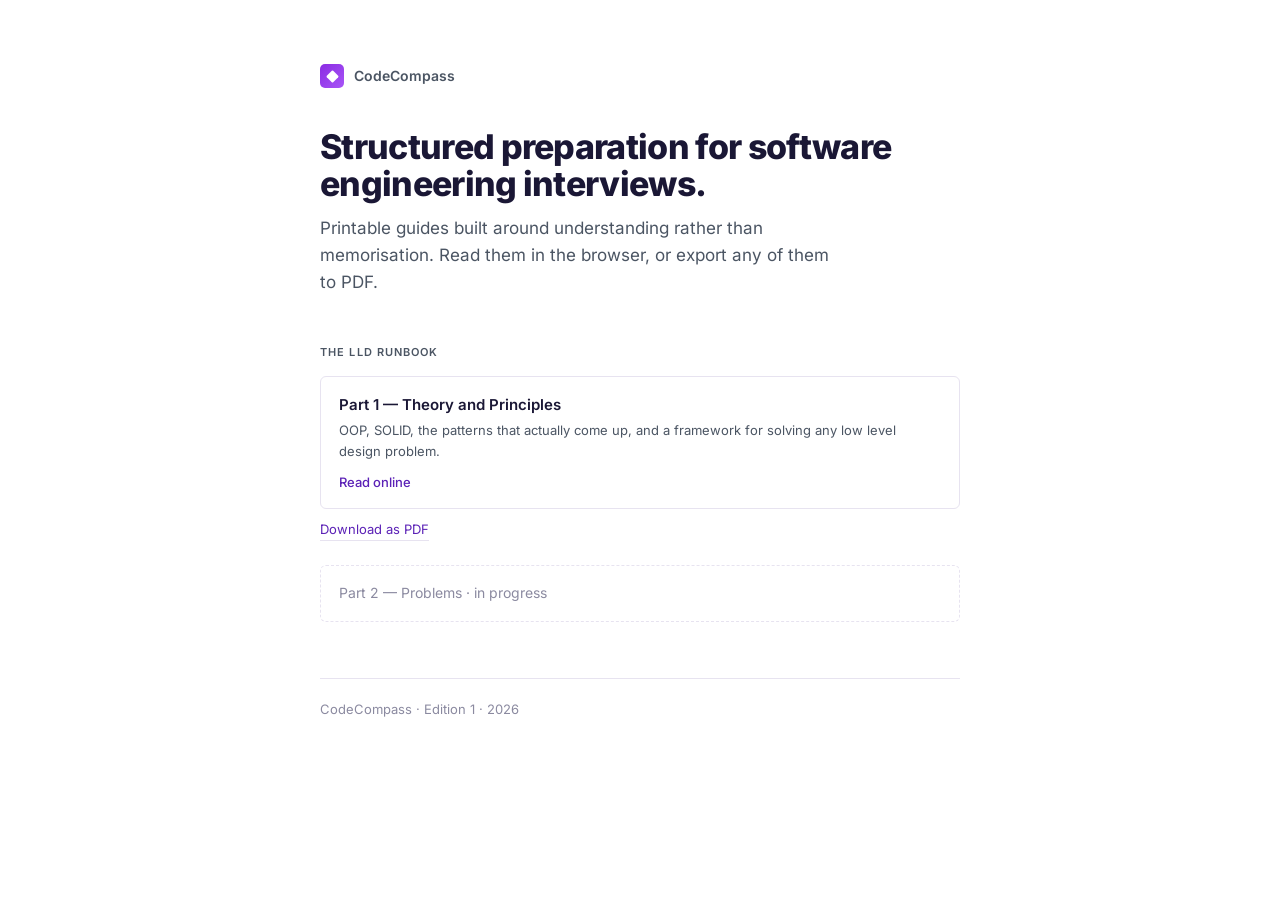
==== index.html @ 915733a4 "Add landing page and GitHub Pages config Pages serves every file at its real path, so the runbook ne" ====
<!DOCTYPE html>
<html lang="en">

<head>
  <meta charset="UTF-8" />
  <meta name="viewport" content="width=device-width, initial-scale=1.0" />
  <title>CodeCompass</title>
  <link rel="stylesheet" href="lowleveldesign/assets/fonts.css" />
  <style>
    :root {
      --ink: #1A1735;
      --ink-soft: #4B5563;
      --ink-faint: #8B8AA0;
      --primary: #8A2BE2;
      --primary-dark: #5B21B6;
      --accent: #A855F7;
      --paper: #FFFFFF;
      --surface: #FAF8FD;
      --rule: #E7E3F0;
    }

    * { margin: 0; padding: 0; box-sizing: border-box; }

    body {
      font-family: "Inter", "Segoe UI", system-ui, sans-serif;
      font-size: 15px;
      line-height: 1.6;
      color: var(--ink);
      background: var(--paper);
      padding: 64px 24px;
    }

    .wrap { max-width: 640px; margin: 0 auto; }

    .brand {
      display: flex;
      align-items: center;
      gap: 10px;
      font-size: 14px;
      font-weight: 600;
      color: var(--ink-soft);
      margin-bottom: 40px;
    }

    .brand__mark {
      width: 24px;
      height: 24px;
      border-radius: 5px;
      background: linear-gradient(135deg, var(--primary), var(--accent));
      display: inline-flex;
      align-items: center;
      justify-content: center;
    }

    .brand__mark::before {
      content: "";
      width: 9px;
      height: 9px;
      background: var(--paper);
      transform: rotate(45deg);
      border-radius: 1px;
    }

    h1 {
      font-size: 34px;
      font-weight: 800;
      letter-spacing: -0.02em;
      line-height: 1.1;
    }

    .tagline {
      margin-top: 12px;
      font-size: 17px;
      color: var(--ink-soft);
      max-width: 30em;
    }

    h2 {
      margin: 48px 0 14px;
      font-size: 11px;
      font-weight: 600;
      letter-spacing: 0.1em;
      text-transform: uppercase;
      color: var(--ink-soft);
    }

    .item {
      display: block;
      padding: 16px 18px;
      border: 1px solid var(--rule);
      border-radius: 6px;
      text-decoration: none;
      color: inherit;
      background: var(--paper);
      transition: border-color 0.15s, background 0.15s;
    }

    .item + .item { margin-top: 10px; }

    .item:hover {
      border-color: var(--accent);
      background: var(--surface);
    }

    .item__title { font-weight: 600; }

    .item__meta {
      margin-top: 3px;
      font-size: 13px;
      color: var(--ink-soft);
    }

    .item__links { margin-top: 10px; font-size: 13px; }

    .item__links span { color: var(--primary-dark); font-weight: 500; }

    .pdf-link {
      display: inline-block;
      margin-top: 10px;
      font-size: 13px;
      color: var(--primary-dark);
      text-decoration: none;
      border-bottom: 1px solid var(--rule);
    }

    .pdf-link:hover { border-bottom-color: var(--accent); }

    .soon {
      margin-top: 24px;
      padding: 16px 18px;
      border: 1px dashed var(--rule);
      border-radius: 6px;
      color: var(--ink-faint);
      font-size: 14px;
    }

    footer {
      margin-top: 56px;
      padding-top: 20px;
      border-top: 1px solid var(--rule);
      font-size: 13px;
      color: var(--ink-faint);
    }
  </style>
</head>

<body>
  <div class="wrap">
    <div class="brand">
      <span class="brand__mark" aria-hidden="true"></span>
      CodeCompass
    </div>

    <h1>Structured preparation for software engineering interviews.</h1>
    <p class="tagline">
      Printable guides built around understanding rather than memorisation. Read them in the
      browser, or export any of them to PDF.
    </p>

    <h2>The LLD Runbook</h2>
    <a class="item" href="lowleveldesign/part-1-theory.html">
      <div class="item__title">Part 1 — Theory and Principles</div>
      <div class="item__meta">
        OOP, SOLID, the patterns that actually come up, and a framework for solving any low level
        design problem.
      </div>
      <div class="item__links">
        <span>Read online</span>
      </div>
    </a>
    <a class="pdf-link" href="lowleveldesign/part-1-theory.pdf">Download as PDF</a>

    <div class="soon">
      Part 2 — Problems · in progress
    </div>

    <footer>
      CodeCompass · Edition 1 · 2026
    </footer>
  </div>
</body>

</html>
---- lowleveldesign/assets/fonts.css ----
/* Self-hosted fonts. Generated from Google Fonts (latin + latin-ext subsets).
   Local files guarantee identical metrics on screen and in exported PDFs. */

@font-face {
  font-family: 'Inter';
  font-style: italic;
  font-weight: 400;
  font-display: block;
  src: url('fonts/Inter-400-italic-latin-ext.woff2') format('woff2');
  unicode-range: U+0100-02BA, U+02BD-02C5, U+02C7-02CC, U+02CE-02D7, U+02DD-02FF, U+0304, U+0308, U+0329, U+1D00-1DBF, U+1E00-1E9F, U+1EF2-1EFF, U+2020, U+20A0-20AB, U+20AD-20C0, U+2113, U+2C60-2C7F, U+A720-A7FF;
}

@font-face {
  font-family: 'Inter';
  font-style: italic;
  font-weight: 400;
  font-display: block;
  src: url('fonts/Inter-400-italic-latin.woff2') format('woff2');
  unicode-range: U+0000-00FF, U+0131, U+0152-0153, U+02BB-02BC, U+02C6, U+02DA, U+02DC, U+0304, U+0308, U+0329, U+2000-206F, U+20AC, U+2122, U+2191, U+2193, U+2212, U+2215, U+FEFF, U+FFFD;
}

@font-face {
  font-family: 'Inter';
  font-style: italic;
  font-weight: 500;
  font-display: block;
  src: url('fonts/Inter-500-italic-latin-ext.woff2') format('woff2');
  unicode-range: U+0100-02BA, U+02BD-02C5, U+02C7-02CC, U+02CE-02D7, U+02DD-02FF, U+0304, U+0308, U+0329, U+1D00-1DBF, U+1E00-1E9F, U+1EF2-1EFF, U+2020, U+20A0-20AB, U+20AD-20C0, U+2113, U+2C60-2C7F, U+A720-A7FF;
}

@font-face {
  font-family: 'Inter';
  font-style: italic;
  font-weight: 500;
  font-display: block;
  src: url('fonts/Inter-500-italic-latin.woff2') format('woff2');
  unicode-range: U+0000-00FF, U+0131, U+0152-0153, U+02BB-02BC, U+02C6, U+02DA, U+02DC, U+0304, U+0308, U+0329, U+2000-206F, U+20AC, U+2122, U+2191, U+2193, U+2212, U+2215, U+FEFF, U+FFFD;
}

@font-face {
  font-family: 'Inter';
  font-style: normal;
  font-weight: 400;
  font-display: block;
  src: url('fonts/Inter-400-normal-latin-ext.woff2') format('woff2');
  unicode-range: U+0100-02BA, U+02BD-02C5, U+02C7-02CC, U+02CE-02D7, U+02DD-02FF, U+0304, U+0308, U+0329, U+1D00-1DBF, U+1E00-1E9F, U+1EF2-1EFF, U+2020, U+20A0-20AB, U+20AD-20C0, U+2113, U+2C60-2C7F, U+A720-A7FF;
}

@font-face {
  font-family: 'Inter';
  font-style: normal;
  font-weight: 400;
  font-display: block;
  src: url('fonts/Inter-400-normal-latin.woff2') format('woff2');
  unicode-range: U+0000-00FF, U+0131, U+0152-0153, U+02BB-02BC, U+02C6, U+02DA, U+02DC, U+0304, U+0308, U+0329, U+2000-206F, U+20AC, U+2122, U+2191, U+2193, U+2212, U+2215, U+FEFF, U+FFFD;
}

@font-face {
  font-family: 'Inter';
  font-style: normal;
  font-weight: 500;
  font-display: block;
  src: url('fonts/Inter-500-normal-latin-ext.woff2') format('woff2');
  unicode-range: U+0100-02BA, U+02BD-02C5, U+02C7-02CC, U+02CE-02D7, U+02DD-02FF, U+0304, U+0308, U+0329, U+1D00-1DBF, U+1E00-1E9F, U+1EF2-1EFF, U+2020, U+20A0-20AB, U+20AD-20C0, U+2113, U+2C60-2C7F, U+A720-A7FF;
}

@font-face {
  font-family: 'Inter';
  font-style: normal;
  font-weight: 500;
  font-display: block;
  src: url('fonts/Inter-500-normal-latin.woff2') format('woff2');
  unicode-range: U+0000-00FF, U+0131, U+0152-0153, U+02BB-02BC, U+02C6, U+02DA, U+02DC, U+0304, U+0308, U+0329, U+2000-206F, U+20AC, U+2122, U+2191, U+2193, U+2212, U+2215, U+FEFF, U+FFFD;
}

@font-face {
  font-family: 'Inter';
  font-style: normal;
  font-weight: 600;
  font-display: block;
  src: url('fonts/Inter-600-normal-latin-ext.woff2') format('woff2');
  unicode-range: U+0100-02BA, U+02BD-02C5, U+02C7-02CC, U+02CE-02D7, U+02DD-02FF, U+0304, U+0308, U+0329, U+1D00-1DBF, U+1E00-1E9F, U+1EF2-1EFF, U+2020, U+20A0-20AB, U+20AD-20C0, U+2113, U+2C60-2C7F, U+A720-A7FF;
}

@font-face {
  font-family: 'Inter';
  font-style: normal;
  font-weight: 600;
  font-display: block;
  src: url('fonts/Inter-600-normal-latin.woff2') format('woff2');
  unicode-range: U+0000-00FF, U+0131, U+0152-0153, U+02BB-02BC, U+02C6, U+02DA, U+02DC, U+0304, U+0308, U+0329, U+2000-206F, U+20AC, U+2122, U+2191, U+2193, U+2212, U+2215, U+FEFF, U+FFFD;
}

@font-face {
  font-family: 'Inter';
  font-style: normal;
  font-weight: 700;
  font-display: block;
  src: url('fonts/Inter-700-normal-latin-ext.woff2') format('woff2');
  unicode-range: U+0100-02BA, U+02BD-02C5, U+02C7-02CC, U+02CE-02D7, U+02DD-02FF, U+0304, U+0308, U+0329, U+1D00-1DBF, U+1E00-1E9F, U+1EF2-1EFF, U+2020, U+20A0-20AB, U+20AD-20C0, U+2113, U+2C60-2C7F, U+A720-A7FF;
}

@font-face {
  font-family: 'Inter';
  font-style: normal;
  font-weight: 700;
  font-display: block;
  src: url('fonts/Inter-700-normal-latin.woff2') format('woff2');
  unicode-range: U+0000-00FF, U+0131, U+0152-0153, U+02BB-02BC, U+02C6, U+02DA, U+02DC, U+0304, U+0308, U+0329, U+2000-206F, U+20AC, U+2122, U+2191, U+2193, U+2212, U+2215, U+FEFF, U+FFFD;
}

@font-face {
  font-family: 'Inter';
  font-style: normal;
  font-weight: 800;
  font-display: block;
  src: url('fonts/Inter-800-normal-latin-ext.woff2') format('woff2');
  unicode-range: U+0100-02BA, U+02BD-02C5, U+02C7-02CC, U+02CE-02D7, U+02DD-02FF, U+0304, U+0308, U+0329, U+1D00-1DBF, U+1E00-1E9F, U+1EF2-1EFF, U+2020, U+20A0-20AB, U+20AD-20C0, U+2113, U+2C60-2C7F, U+A720-A7FF;
}

@font-face {
  font-family: 'Inter';
  font-style: normal;
  font-weight: 800;
  font-display: block;
  src: url('fonts/Inter-800-normal-latin.woff2') format('woff2');
  unicode-range: U+0000-00FF, U+0131, U+0152-0153, U+02BB-02BC, U+02C6, U+02DA, U+02DC, U+0304, U+0308, U+0329, U+2000-206F, U+20AC, U+2122, U+2191, U+2193, U+2212, U+2215, U+FEFF, U+FFFD;
}

@font-face {
  font-family: 'JetBrains Mono';
  font-style: normal;
  font-weight: 400;
  font-display: block;
  src: url('fonts/JetBrainsMono-400-normal-latin-ext.woff2') format('woff2');
  unicode-range: U+0100-02BA, U+02BD-02C5, U+02C7-02CC, U+02CE-02D7, U+02DD-02FF, U+0304, U+0308, U+0329, U+1D00-1DBF, U+1E00-1E9F, U+1EF2-1EFF, U+2020, U+20A0-20AB, U+20AD-20C0, U+2113, U+2C60-2C7F, U+A720-A7FF;
}

@font-face {
  font-family: 'JetBrains Mono';
  font-style: normal;
  font-weight: 400;
  font-display: block;
  src: url('fonts/JetBrainsMono-400-normal-latin.woff2') format('woff2');
  unicode-range: U+0000-00FF, U+0131, U+0152-0153, U+02BB-02BC, U+02C6, U+02DA, U+02DC, U+0304, U+0308, U+0329, U+2000-206F, U+20AC, U+2122, U+2191, U+2193, U+2212, U+2215, U+FEFF, U+FFFD;
}

@font-face {
  font-family: 'JetBrains Mono';
  font-style: normal;
  font-weight: 500;
  font-display: block;
  src: url('fonts/JetBrainsMono-500-normal-latin-ext.woff2') format('woff2');
  unicode-range: U+0100-02BA, U+02BD-02C5, U+02C7-02CC, U+02CE-02D7, U+02DD-02FF, U+0304, U+0308, U+0329, U+1D00-1DBF, U+1E00-1E9F, U+1EF2-1EFF, U+2020, U+20A0-20AB, U+20AD-20C0, U+2113, U+2C60-2C7F, U+A720-A7FF;
}

@font-face {
  font-family: 'JetBrains Mono';
  font-style: normal;
  font-weight: 500;
  font-display: block;
  src: url('fonts/JetBrainsMono-500-normal-latin.woff2') format('woff2');
  unicode-range: U+0000-00FF, U+0131, U+0152-0153, U+02BB-02BC, U+02C6, U+02DA, U+02DC, U+0304, U+0308, U+0329, U+2000-206F, U+20AC, U+2122, U+2191, U+2193, U+2212, U+2215, U+FEFF, U+FFFD;
}
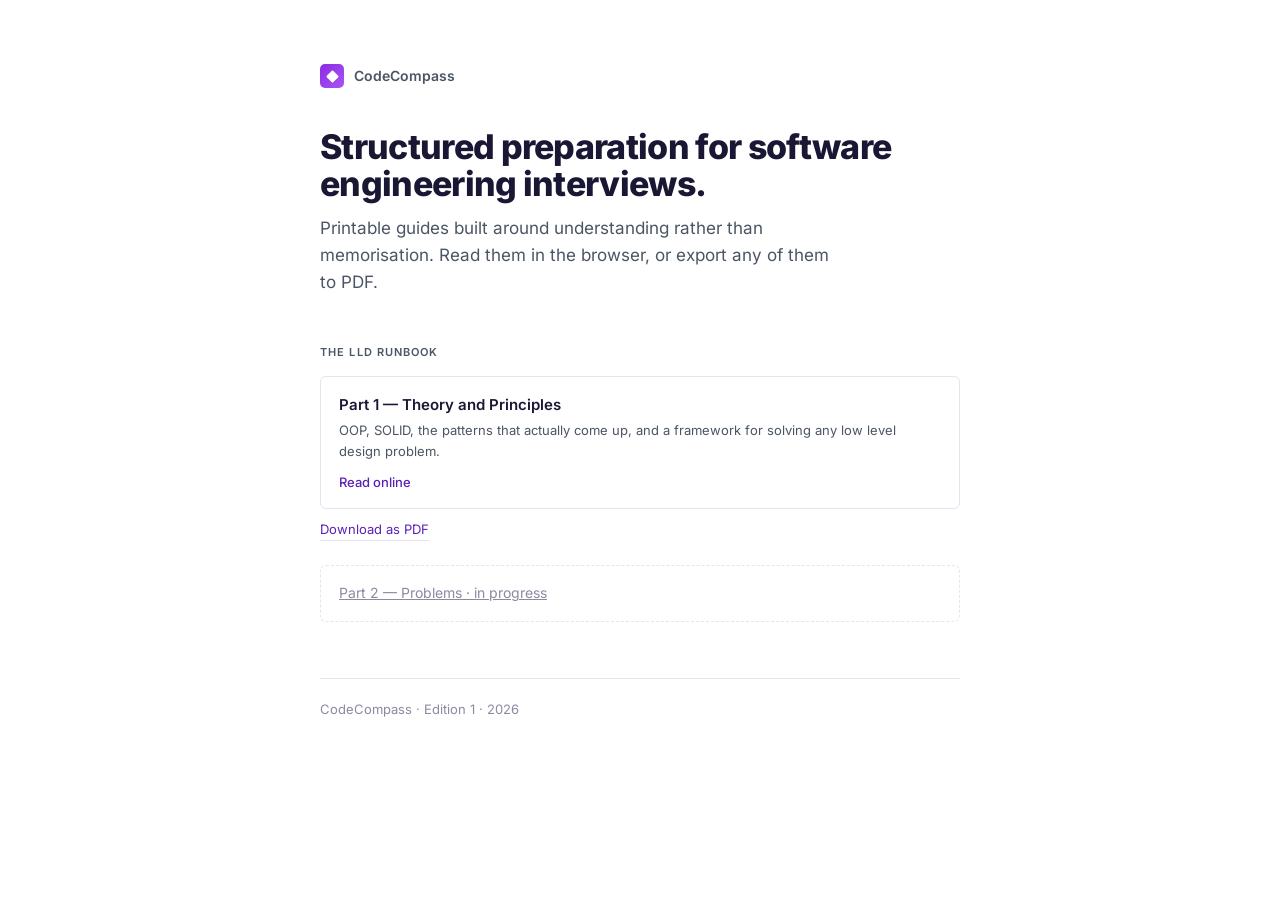
==== commit d800e8b2: "Start Part 2: cover, reading guide and the LRU cache spread Adds interview-notes.md, a prompt sheet " ====
--- a/index.html
+++ b/index.html
@@ -171,7 +171,7 @@
     <a class="pdf-link" href="lowleveldesign/part-1-theory.pdf">Download as PDF</a>
 
     <div class="soon">
-      Part 2 — Problems · in progress
+      <a href="lowleveldesign/part-2-problems.html" style="color: inherit;">Part 2 &mdash; Problems &middot; in progress</a>
     </div>
 
     <footer>
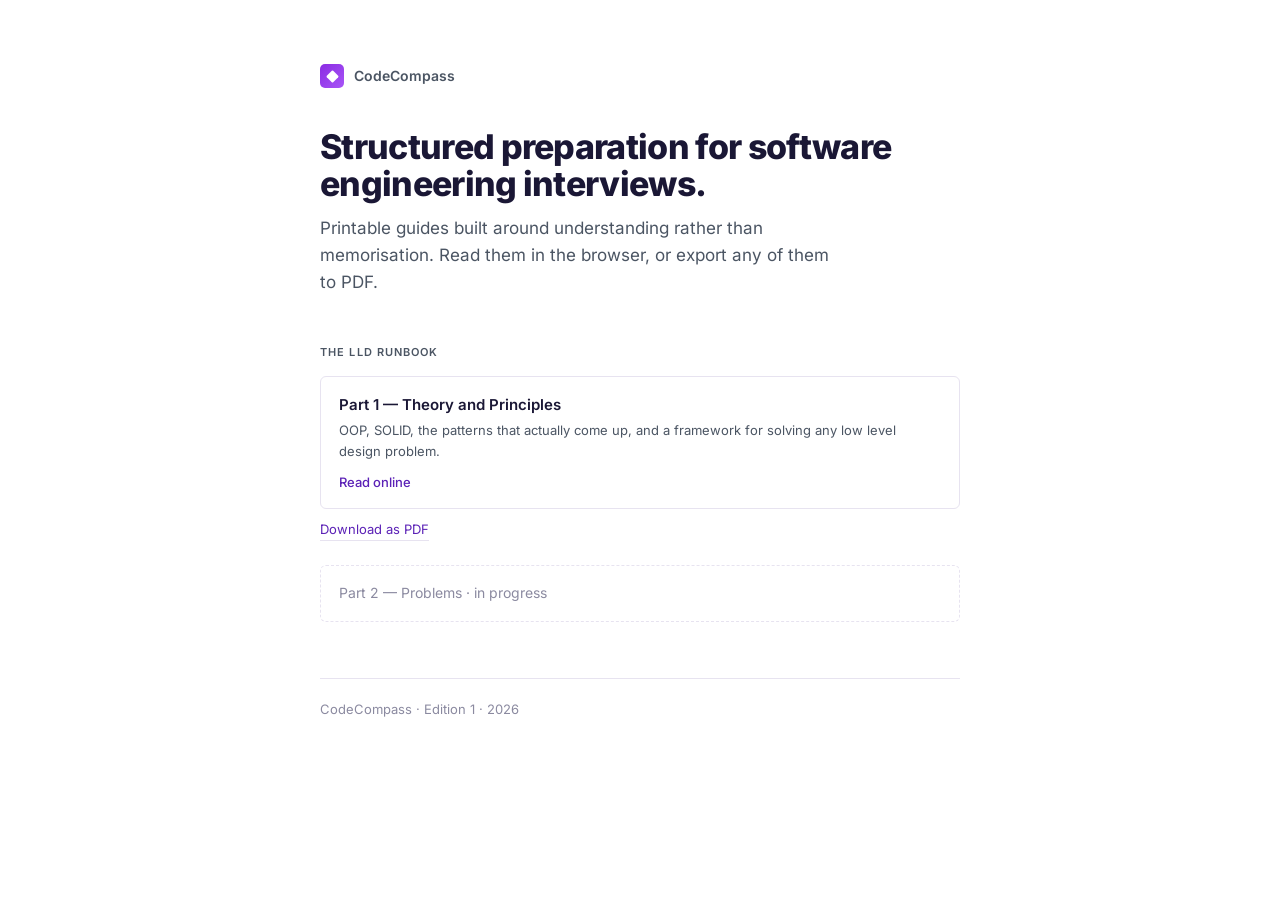
==== commit a750c14f: "Write the LRU cache spread from the author's interview notes Replaces the generic problem statement " ====
--- a/index.html
+++ b/index.html
@@ -171,7 +171,7 @@
     <a class="pdf-link" href="lowleveldesign/part-1-theory.pdf">Download as PDF</a>
 
     <div class="soon">
-      <a href="lowleveldesign/part-2-problems.html" style="color: inherit;">Part 2 &mdash; Problems &middot; in progress</a>
+      Part 2 — Problems · in progress
     </div>
 
     <footer>
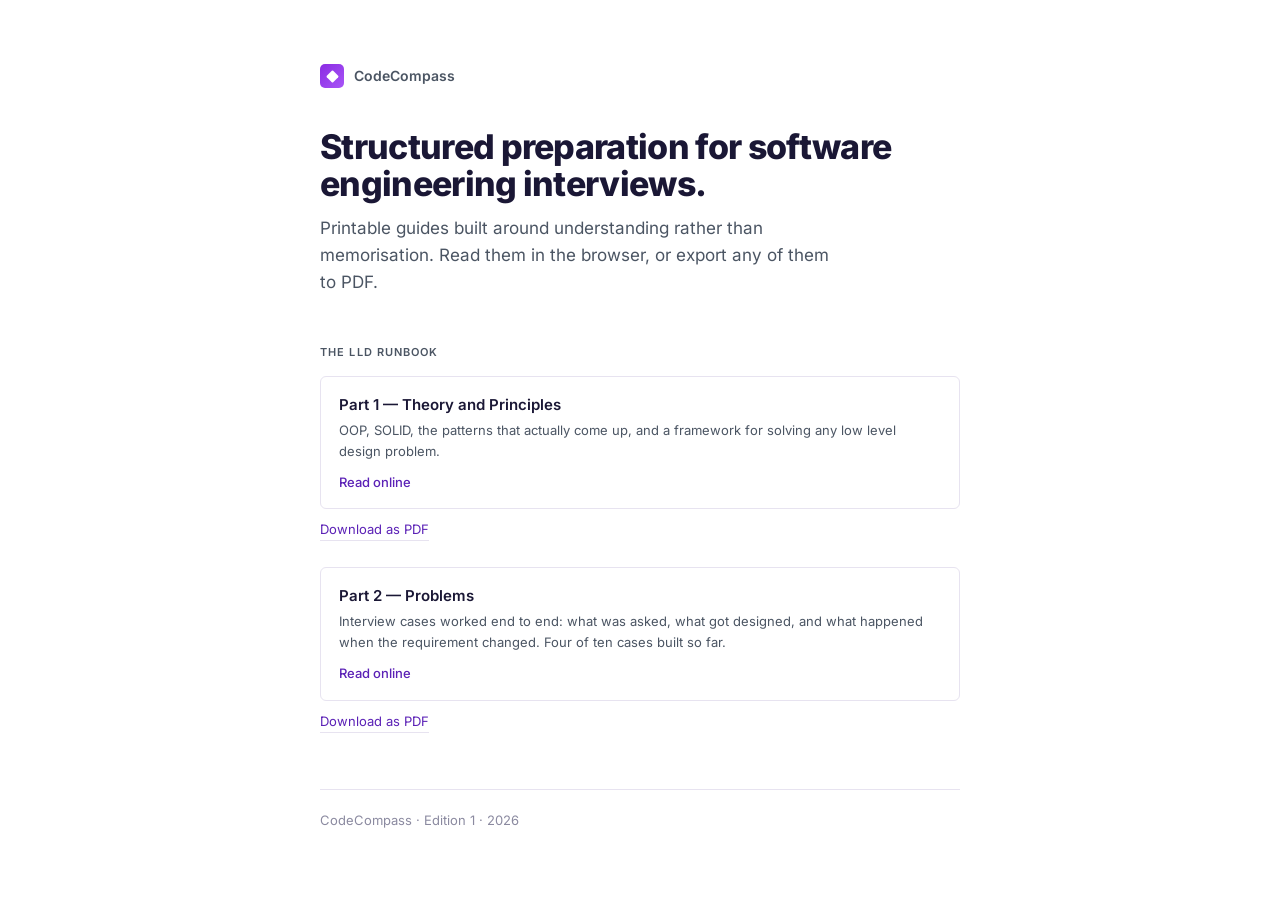
==== commit 5cf5d42c: "Add P4 Vending machine to Part 2, and publish Part 2 on the landing page P4 is the second representa" ====
--- a/index.html
+++ b/index.html
@@ -125,6 +125,9 @@
 
     .pdf-link:hover { border-bottom-color: var(--accent); }
 
+    /* Separates one product's card-plus-download group from the next. */
+    .pdf-link + .item { margin-top: 26px; }
+
     .soon {
       margin-top: 24px;
       padding: 16px 18px;
@@ -168,11 +171,19 @@
         <span>Read online</span>
       </div>
     </a>
-    <a class="pdf-link" href="lowleveldesign/part-1-theory.pdf">Download as PDF</a>
+    <a class="pdf-link" href="lowleveldesign/exports/part-1-theory.pdf">Download as PDF</a>
 
-    <div class="soon">
-      Part 2 — Problems · in progress
-    </div>
+    <a class="item" href="lowleveldesign/part-2-problems.html">
+      <div class="item__title">Part 2 — Problems</div>
+      <div class="item__meta">
+        Interview cases worked end to end: what was asked, what got designed, and what happened
+        when the requirement changed. Four of ten cases built so far.
+      </div>
+      <div class="item__links">
+        <span>Read online</span>
+      </div>
+    </a>
+    <a class="pdf-link" href="lowleveldesign/exports/part-2-problems.pdf">Download as PDF</a>
 
     <footer>
       CodeCompass · Edition 1 · 2026
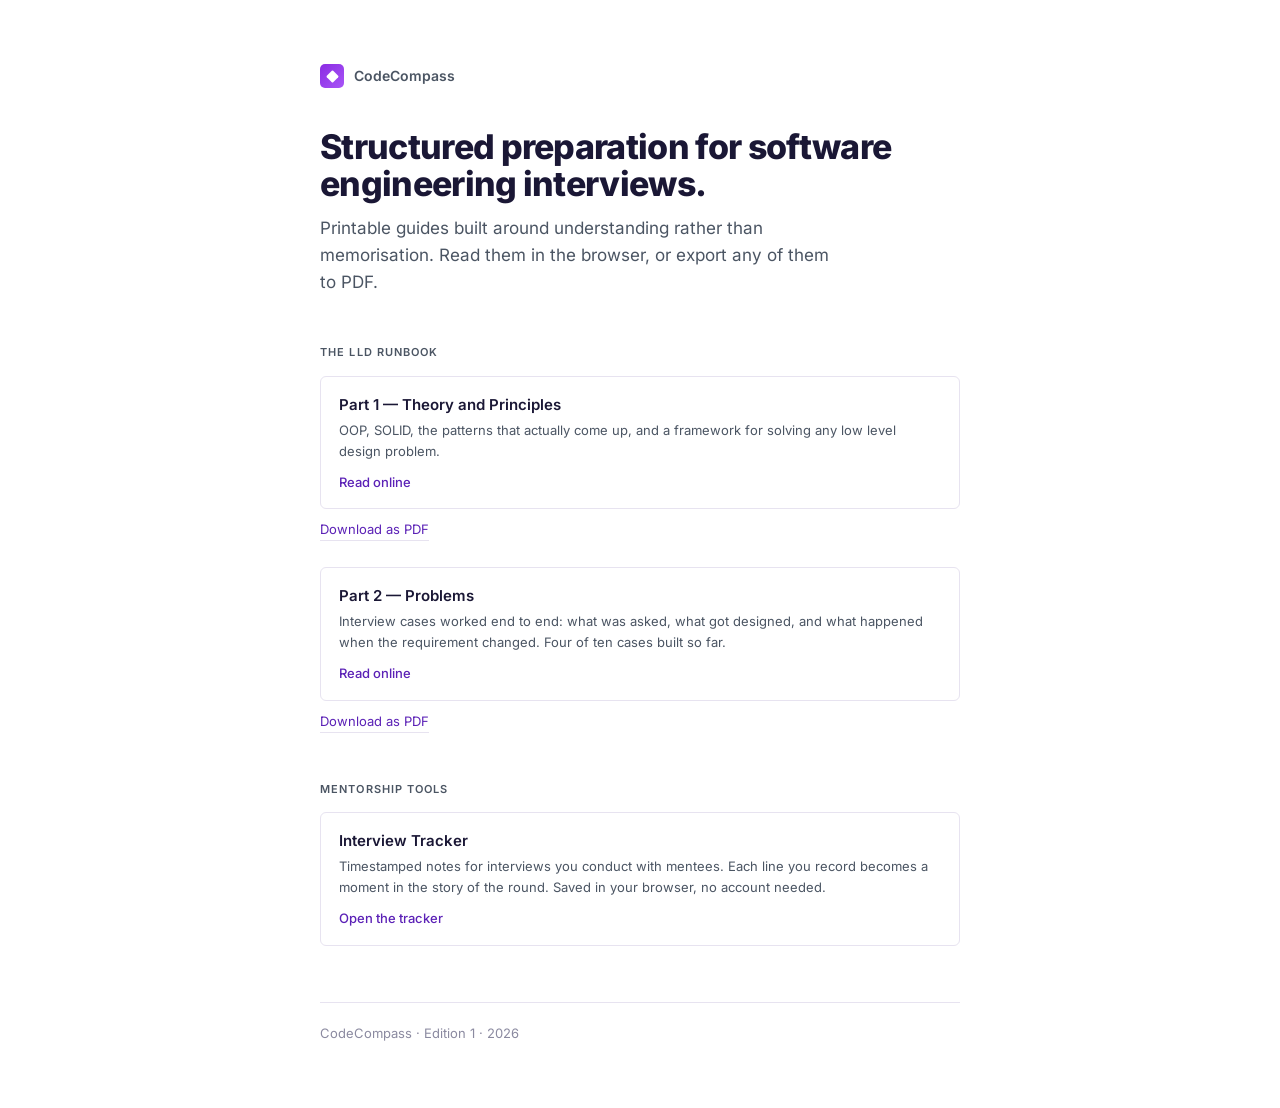
==== commit 7a51902b: "Add the Interview Tracker, a local timestamped note tool for mentee interviews A single self-contain" ====
--- a/index.html
+++ b/index.html
@@ -185,6 +185,18 @@
     </a>
     <a class="pdf-link" href="lowleveldesign/exports/part-2-problems.pdf">Download as PDF</a>
 
+    <h2>Mentorship tools</h2>
+    <a class="item" href="interview-tracker/">
+      <div class="item__title">Interview Tracker</div>
+      <div class="item__meta">
+        Timestamped notes for interviews you conduct with mentees. Each line you record becomes a
+        moment in the story of the round. Saved in your browser, no account needed.
+      </div>
+      <div class="item__links">
+        <span>Open the tracker</span>
+      </div>
+    </a>
+
     <footer>
       CodeCompass · Edition 1 · 2026
     </footer>
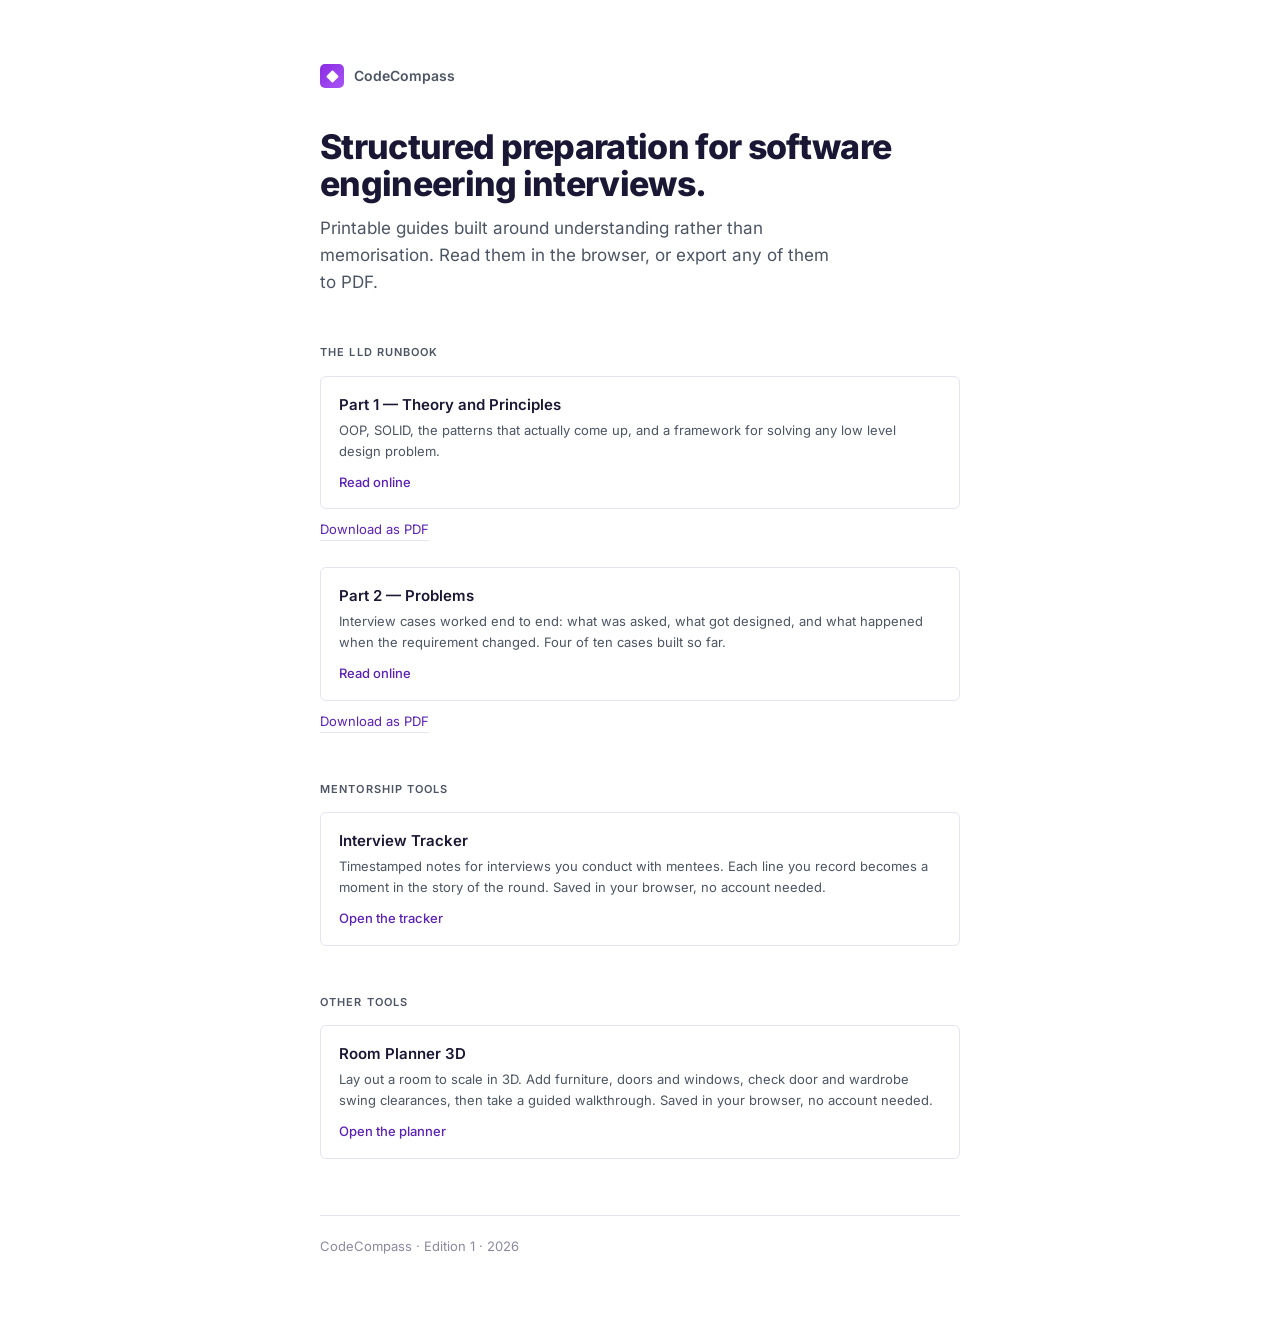
==== commit 2866e89b: "Add Room Planner 3D, a to-scale room layout tool with a guided walkthrough A single self-contained p" ====
--- a/index.html
+++ b/index.html
@@ -197,6 +197,18 @@
       </div>
     </a>
 
+    <h2>Other tools</h2>
+    <a class="item" href="room-planner/">
+      <div class="item__title">Room Planner 3D</div>
+      <div class="item__meta">
+        Lay out a room to scale in 3D. Add furniture, doors and windows, check door and wardrobe
+        swing clearances, then take a guided walkthrough. Saved in your browser, no account needed.
+      </div>
+      <div class="item__links">
+        <span>Open the planner</span>
+      </div>
+    </a>
+
     <footer>
       CodeCompass · Edition 1 · 2026
     </footer>
